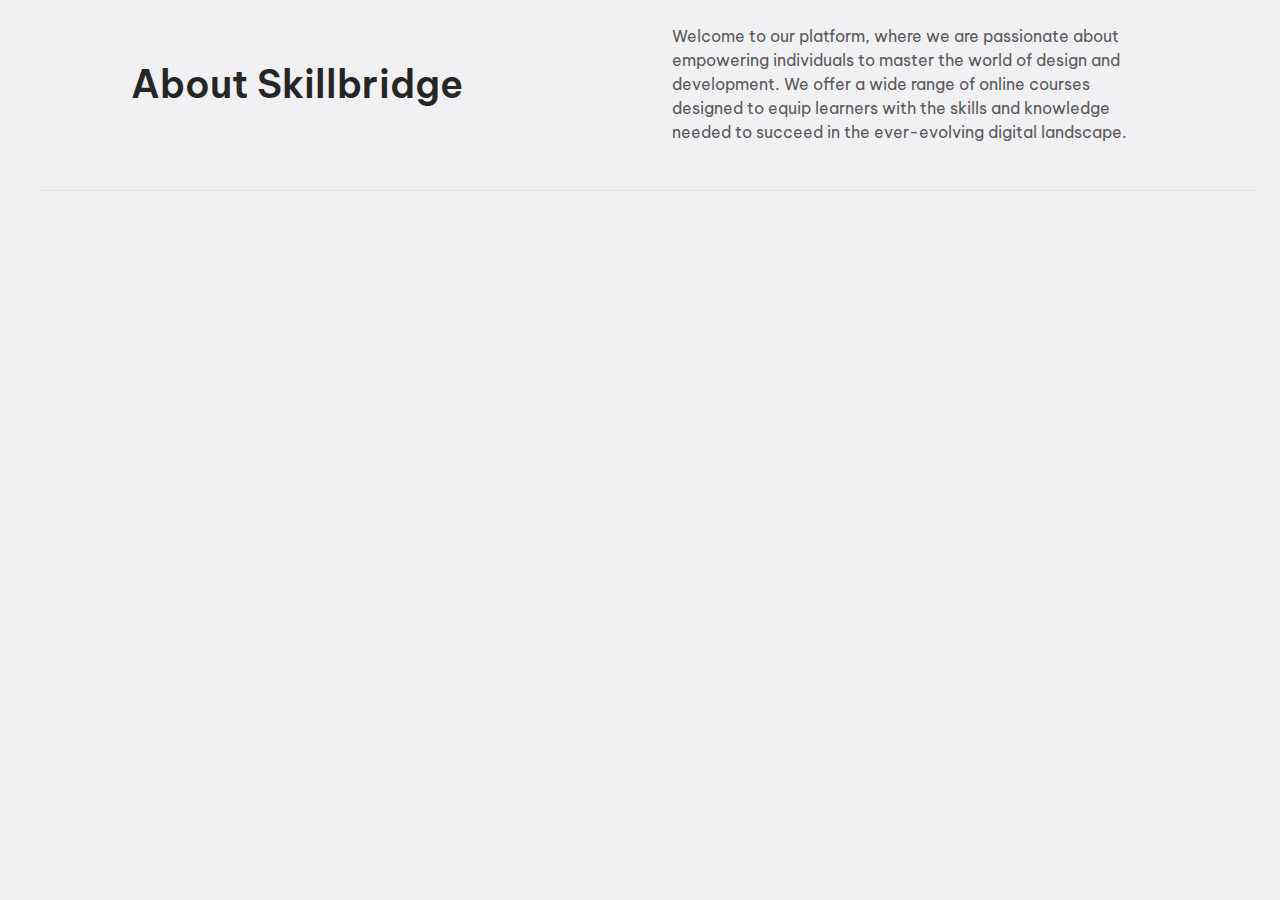
==== pages/about.html @ fa0dd77a "Added about.html page with basic HTML structure, CSS links, and hero section content." ====
<!DOCTYPE html>
<html lang="en">
<head>
    <!-- Google Font -->
    <link rel="preconnect" href="https://fonts.googleapis.com">
    <link rel="preconnect" href="https://fonts.gstatic.com" crossorigin>
    <link href="https://fonts.googleapis.com/css2?family=Be+Vietnam+Pro:wght@400;500;600;700&display=swap" rel="stylesheet">

    <!-- Boxicons Link -->
    <link href='https://unpkg.com/boxicons@2.1.4/css/boxicons.min.css' rel='stylesheet'>

    <!-- Font Awesome -->
    <link rel="stylesheet" href="https://cdnjs.cloudflare.com/ajax/libs/font-awesome/4.7.0/css/font-awesome.min.css">

   <link rel="stylesheet" href="../assets/styles/about.css">
   <meta charset="UTF-8">
   <meta name="viewport" content="width=device-width, initial-scale=1.0">
   <title>About | Skillbridge</title>
</head>
<body>
    
     <!-- Hero Section -->
     <section>
        <div class="hero-cont" style=" width: 95%; border-bottom: 1px solid #E4E4E7;">
            <div class="hero">
                <div class="hd-text">
                    <h2>About Skillbridge</h2>
                </div>
                <div class="sb-text">
                    <p>Welcome to our platform, where we are passionate about empowering individuals to master the world of design and development. We offer a wide range of online courses designed to equip learners with the skills and knowledge needed to succeed in the ever-evolving digital landscape.</p>
                </div>
           </div>
            </div> 
    </section>

</body>
</html>
---- assets/styles/about.css ----
* {
    font-family: "Be Vietnam Pro";
}

section {
    width: 100%;
    margin-bottom: 50px;
    display: flex;
    justify-content: center;
    align-items: center;
}

body {
    width: 100%;
    overflow-x: hidden;
    background-color: #F1F1F3;
}

/* Hero Section */
.hero-cont {
    display: flex;
    justify-content: center;
    align-items: center;
}

.hero {
    display: flex;
    justify-content: center;
    align-items: center;
    padding-bottom: 30px;
    gap: 3rem;
    width: 85%;
}

.hd-text,
.sb-text {
    width: 50%;
}

.hd-text h2 {
    font-size: 38px;
    font-weight: 600;
    line-height: 57px;
    letter-spacing: 0em;
    text-align: left;
    color: #262626;
}

.sb-text p {
    font-size: 16px;
    font-weight: 400;
    line-height: 24px;
    letter-spacing: 0em;
    text-align: left;
    color: #59595A;
}
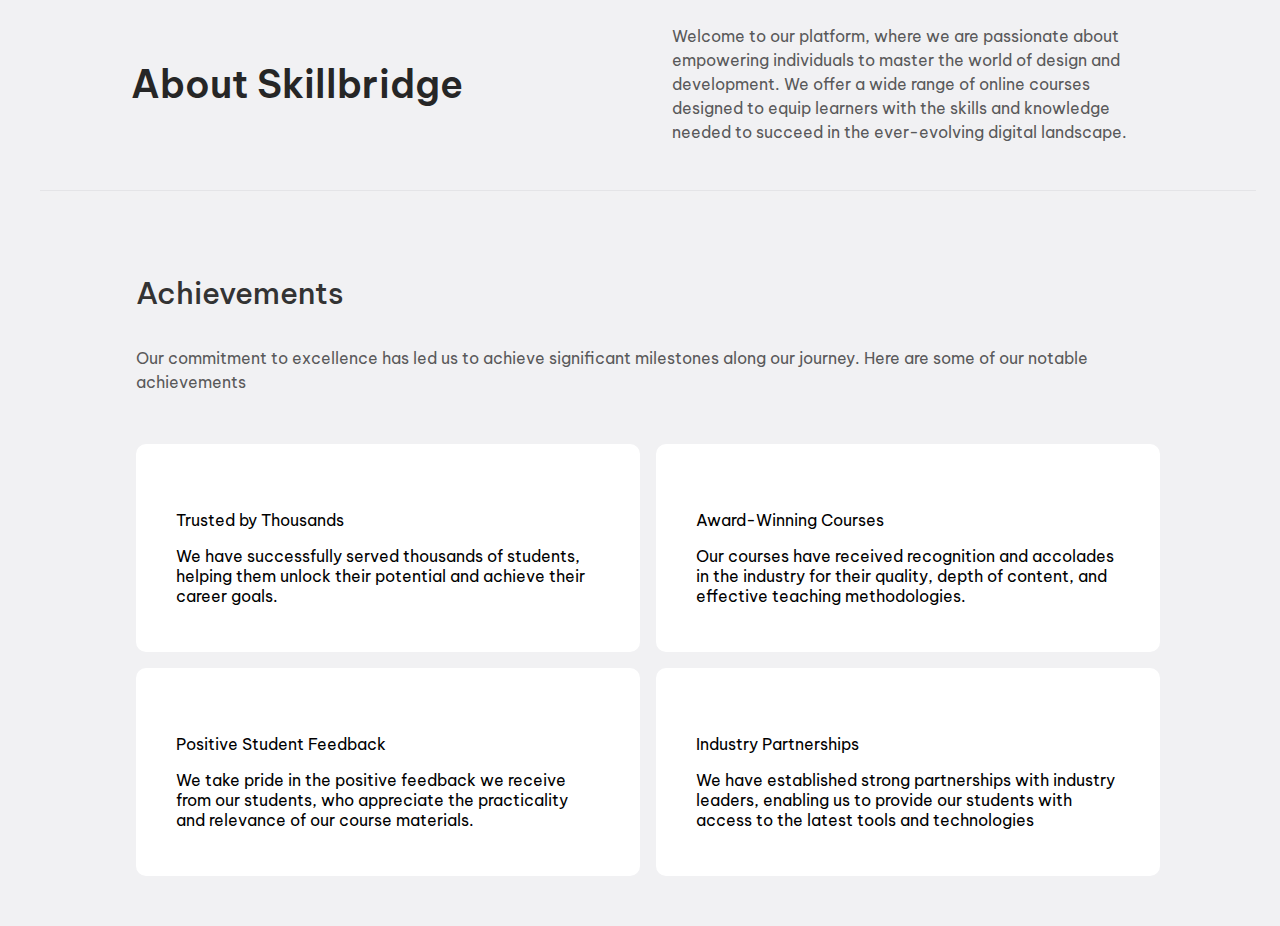
==== commit b1838f51: "Added new CSS styles for about page and updated HTML structure to include achievements section" ====
--- a/pages/about.html
+++ b/pages/about.html
@@ -33,5 +33,44 @@
             </div> 
     </section>
 
+     <!-- About Section -->
+     <section>
+        <div class="about">
+            <div class="top">
+                <h3>Achievements</h3>
+                <p>Our commitment to excellence has led us to achieve significant milestones along our journey. Here are some of our notable achievements</p>
+            </div>
+            <div class="bottom">
+                <div class="column">
+                    <div class="row">
+                        <div class="row1">
+                            <img src="../assets/images/crown.png" alt="">
+                            <p class="head">Trusted by Thousands</p>
+                            <p class="sub">We have successfully served thousands of students, helping them unlock their potential and achieve their career goals.</p>
+                        </div>
+                        <div class="row1">
+                            <img src="../assets/images/medal.fill.png" alt="">
+                            <p class="head">Award-Winning Courses</p>
+                            <p class="sub">Our courses have received recognition and accolades in the industry for their quality, depth of content, and effective teaching methodologies.</p>
+                        </div>
+                    </div>
+                    <div class="row">
+                        <div class="row1">
+                            <img src="../assets/images/feedback.png" alt="">
+                            <p class="head">Positive Student Feedback</p>
+                            <p class="sub">We take pride in the positive feedback we receive from our students, who appreciate the practicality and relevance of our course materials.</p>
+                        </div>
+                        <div class="row1">
+                            <img src="../assets/images/thunder.png" alt="">
+                            <p class="head">Industry Partnerships</p>
+                            <p class="sub">We have established strong partnerships with industry leaders, enabling us to provide our students with access to the latest tools and technologies</p>
+                        </div>
+                    </div>
+                </div>
+            </div>
+        </div>
+    </section>
+
+
 </body>
 </html>--- a/assets/styles/about.css
+++ b/assets/styles/about.css
@@ -53,4 +53,54 @@
     letter-spacing: 0em;
     text-align: left;
     color: #59595A;
+}
+/* Body */
+.about {
+    width: 80%;
+}
+
+.about .top {
+    justify-content: flex-start;
+    width: 100%;
+    margin-bottom: 50px;
+}
+
+.about .top h3 {
+    font-size: 30px;
+    font-weight: 500;
+    line-height: 45px;
+    letter-spacing: 0em;
+    text-align: left;
+    color: #333333;
+}
+
+.about .top p {
+    font-size: 16px;
+    font-weight: 400;
+    line-height: 24px;
+    letter-spacing: 0em;
+    text-align: left;
+    color: #59595A;
+}
+
+.about .bottom {
+    width: 100%;
+}
+
+.about .bottom .column {
+    display: flex;
+    flex-direction: column;
+    gap: 1rem;
+}
+
+.about .bottom .column .row {
+    display: flex;
+    gap: 1rem;
+}
+
+.about .bottom .column .row .row1 {
+    background-color: white;
+    padding: 30px 40px;
+    border-radius: 10px;
+    width: 50%;
 }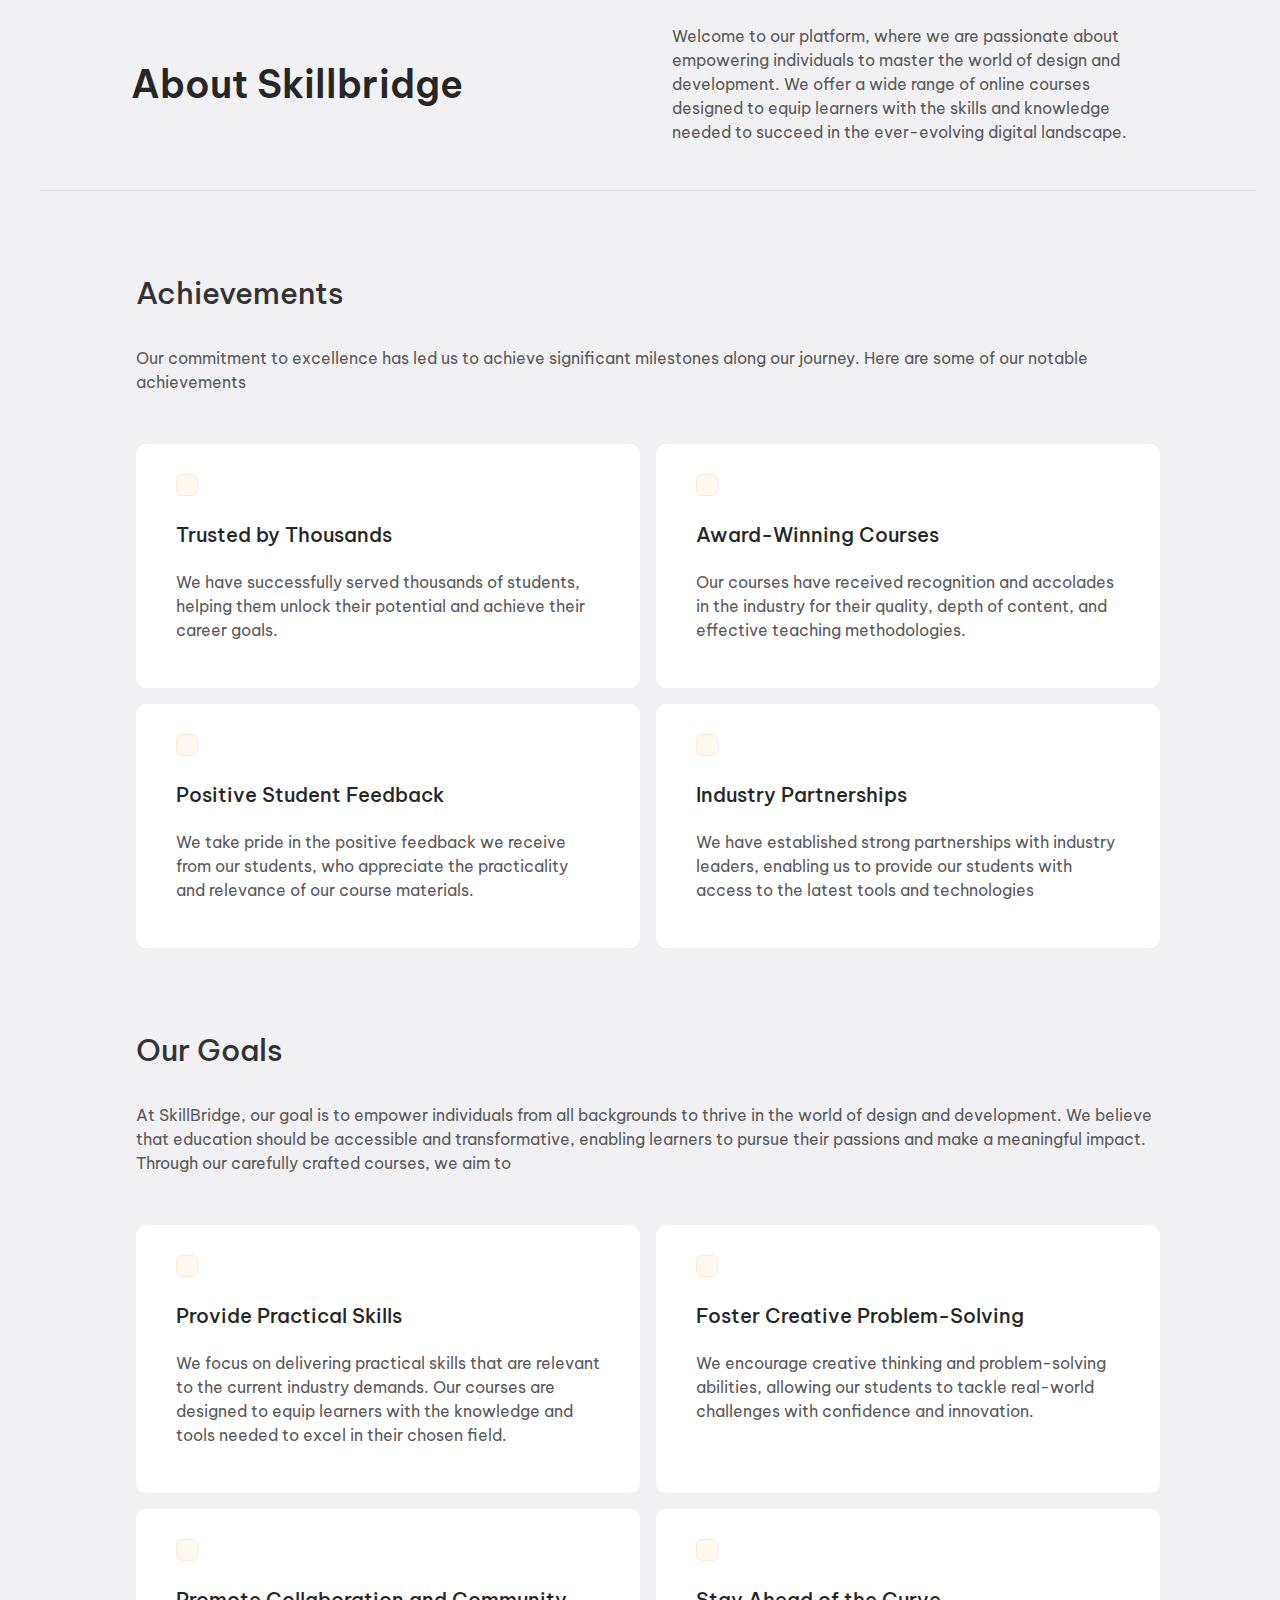
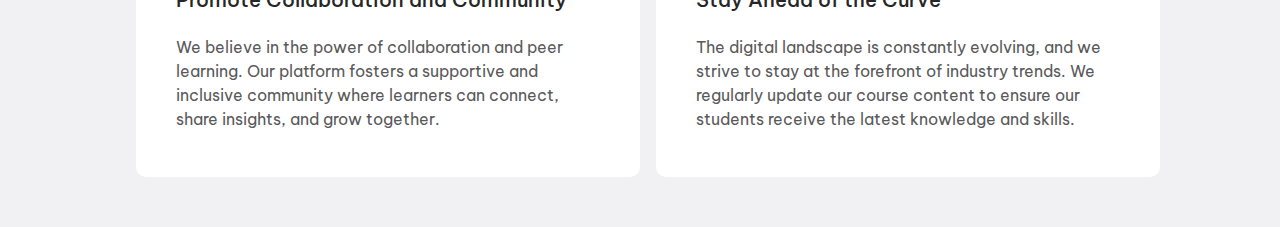
==== commit 6750e279: "Added new Goal Section to About page with styles and HTML structure" ====
--- a/pages/about.html
+++ b/pages/about.html
@@ -71,6 +71,45 @@
         </div>
     </section>
 
+      <!-- Goal Section -->
+      <section>
+        <div class="about goal">
+            <div class="top">
+                <h3>Our Goals</h3>
+                <p>At SkillBridge, our goal is to empower individuals from all backgrounds to thrive in the world of design and development. We believe that education should be accessible and transformative, enabling learners to pursue their passions and make a meaningful impact.
+                    Through our carefully crafted courses, we aim to</p>
+            </div>
+            <div class="bottom">
+                <div class="column">
+                    <div class="row">
+                        <div class="row1">
+                            <img src="../assets/images/provide.png" alt="">
+                            <p class="head">Provide Practical Skills</p>
+                            <p class="sub">We focus on delivering practical skills that are relevant to the current industry demands. Our courses are designed to equip learners with the knowledge and tools needed to excel in their chosen field.</p>
+                        </div>
+                        <div class="row1">
+                            <img src="../assets/images/foster.png" alt="">
+                            <p class="head">Foster Creative Problem-Solving</p>
+                            <p class="sub">We encourage creative thinking and problem-solving abilities, allowing our students to tackle real-world challenges with confidence and innovation.</p>
+                        </div>
+                    </div>
+                    <div class="row">
+                        <div class="row1">
+                            <img src="../assets/images/promote.png" alt="">
+                            <p class="head">Promote Collaboration and Community</p>
+                            <p class="sub">We believe in the power of collaboration and peer learning. Our platform fosters a supportive and inclusive community where learners can connect, share insights, and grow together.</p>
+                        </div>
+                        <div class="row1">
+                            <img src="../assets/images/ahead.png" alt="">
+                            <p class="head">Stay Ahead of the Curve</p>
+                            <p class="sub">The digital landscape is constantly evolving, and we strive to stay at the forefront of industry trends. We regularly update our course content to ensure our students receive the latest knowledge and skills.</p>
+                        </div>
+                    </div>
+                </div>
+            </div>
+        </div>
+    </section>
+
 
 </body>
 </html>--- a/assets/styles/about.css
+++ b/assets/styles/about.css
@@ -103,4 +103,28 @@
     padding: 30px 40px;
     border-radius: 10px;
     width: 50%;
+}
+.row1 img {
+    background-color: #FFF9F0;
+    padding: 10px;
+    border-radius: 6px;
+    border: 1px solid #FFEACC;
+}
+
+.about .bottom .column .row .row1 .head {
+    font-size: 20px;
+    font-weight: 500;
+    line-height: 30px;
+    letter-spacing: 0em;
+    text-align: left;
+    color: #262626;
+}
+
+.about .bottom .column .row .row1 .sub {
+    font-size: 16px;
+    font-weight: 400;
+    line-height: 24px;
+    letter-spacing: 0em;
+    text-align: left;
+    color: #59595A;
 }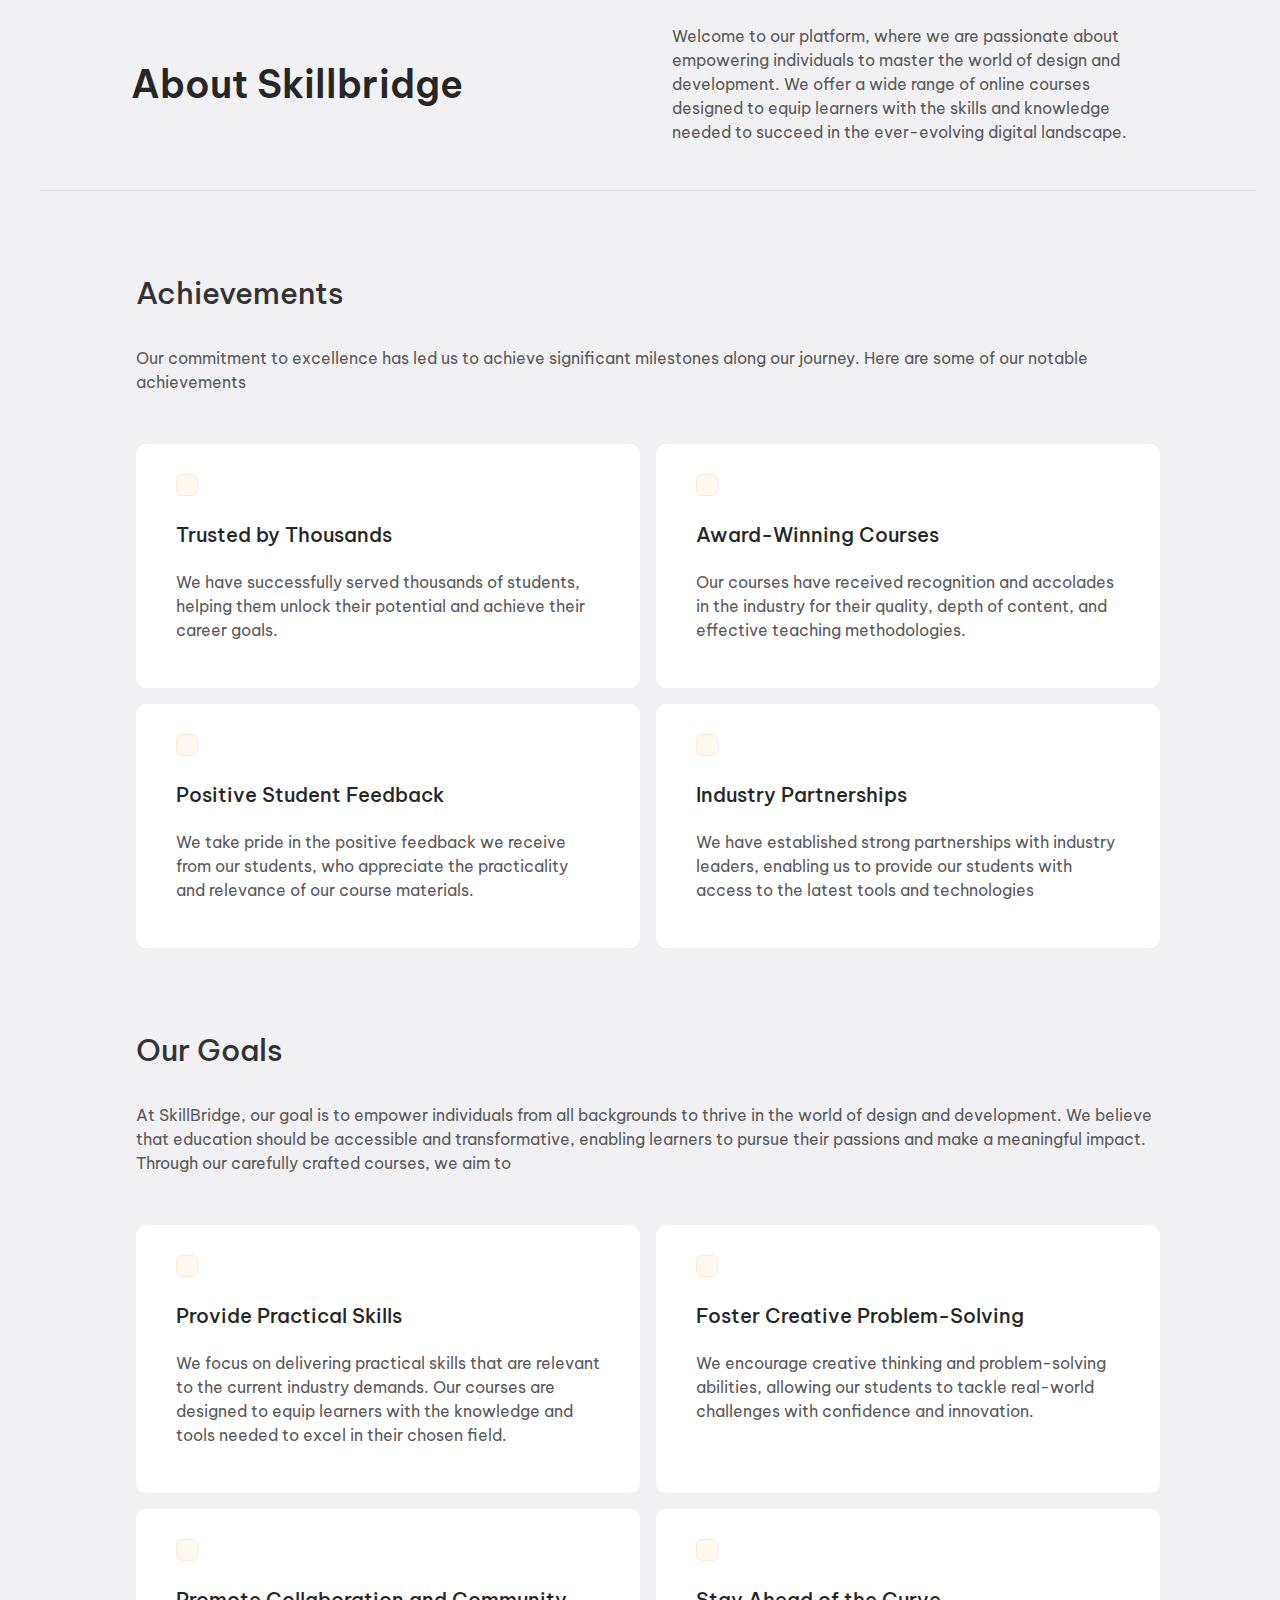
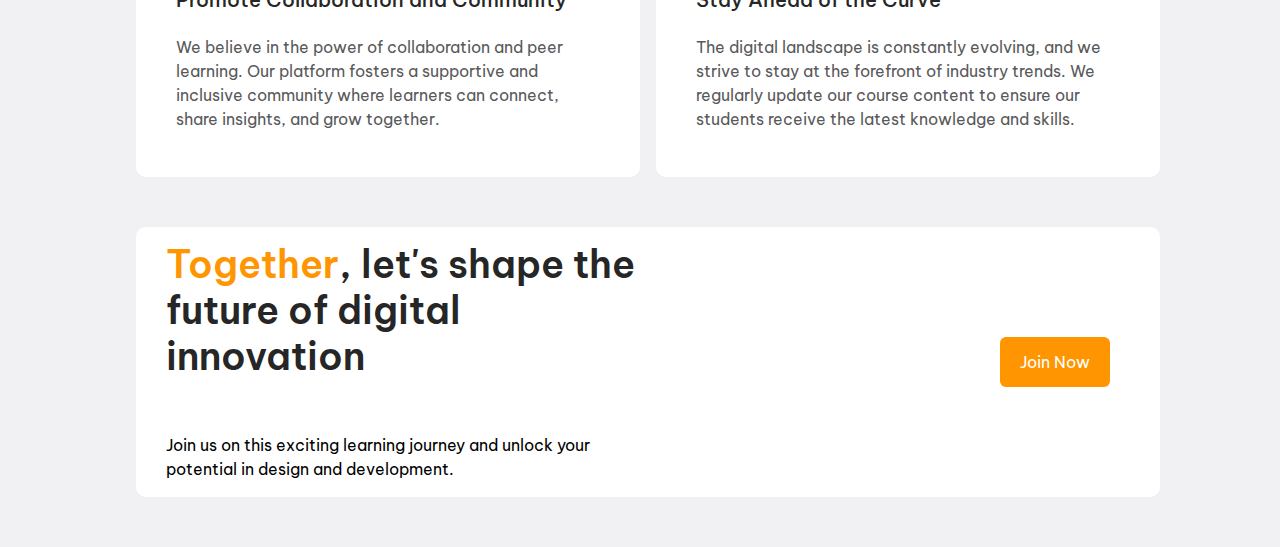
==== commit a484079a: "Added CTA section and styles to about page" ====
--- a/pages/about.html
+++ b/pages/about.html
@@ -110,6 +110,22 @@
         </div>
     </section>
 
+      <!-- CTA Section -->
+      <section>
+        <div class="cta">
+            <div class="txt">
+                <h3><span>Together</span>, let's shape the future of digital innovation</h3>
+            <p>Join us on this exciting learning journey and unlock your potential in design and development.</p>
+            </div>
+            <div class="img">
+                <img src="../assets/images/cta-img.png" alt="">
+            </div>
+            <div class="btn">
+                <a href="#">Join Now</a>
+            </div>
+        </div>
+    </section>
+
 
 </body>
 </html>--- a/assets/styles/about.css
+++ b/assets/styles/about.css
@@ -127,4 +127,69 @@
     letter-spacing: 0em;
     text-align: left;
     color: #59595A;
-}+}
+
+/* CTA Section */
+.cta {
+    display: flex;
+    height: 270px;
+    justify-content: center;
+    width: 80%;
+    background-color: white;
+    border-radius: 10px;
+}
+
+.cta .txt {
+    display: flex;
+    flex-direction: column;
+    align-items: flex-start;
+    justify-content: center;
+    padding-bottom: 25px;
+    width: 50%;
+    padding-left: 30px;
+}
+
+.cta .txt h3 {
+    font-size: 38px;
+    font-weight: 600;
+    line-height: 46px;
+    letter-spacing: 0em;
+    text-align: left;
+    color: #262626;
+}
+
+.cta .txt h3 span {
+    color: #FF9500;
+}
+
+.cta .txt p {
+    font-size: 16px;
+    font-weight: 400;
+    line-height: 24px;
+    letter-spacing: 0em;
+    text-align: left;
+}
+
+.cta .img {
+    width: 30%;
+    padding: 0px;
+}
+
+.cta .btn {
+    display: flex;
+    justify-content: flex-end;
+    padding-right: 50px;
+    align-items: center;
+    text-align: left;
+    width: 20%;
+}
+
+.cta .btn a {
+    text-decoration: none;
+    color: #FFFFFF;
+    background-color: #FF9500;
+    padding: 15px 20px;
+    border-radius: 6px;
+}
+
+
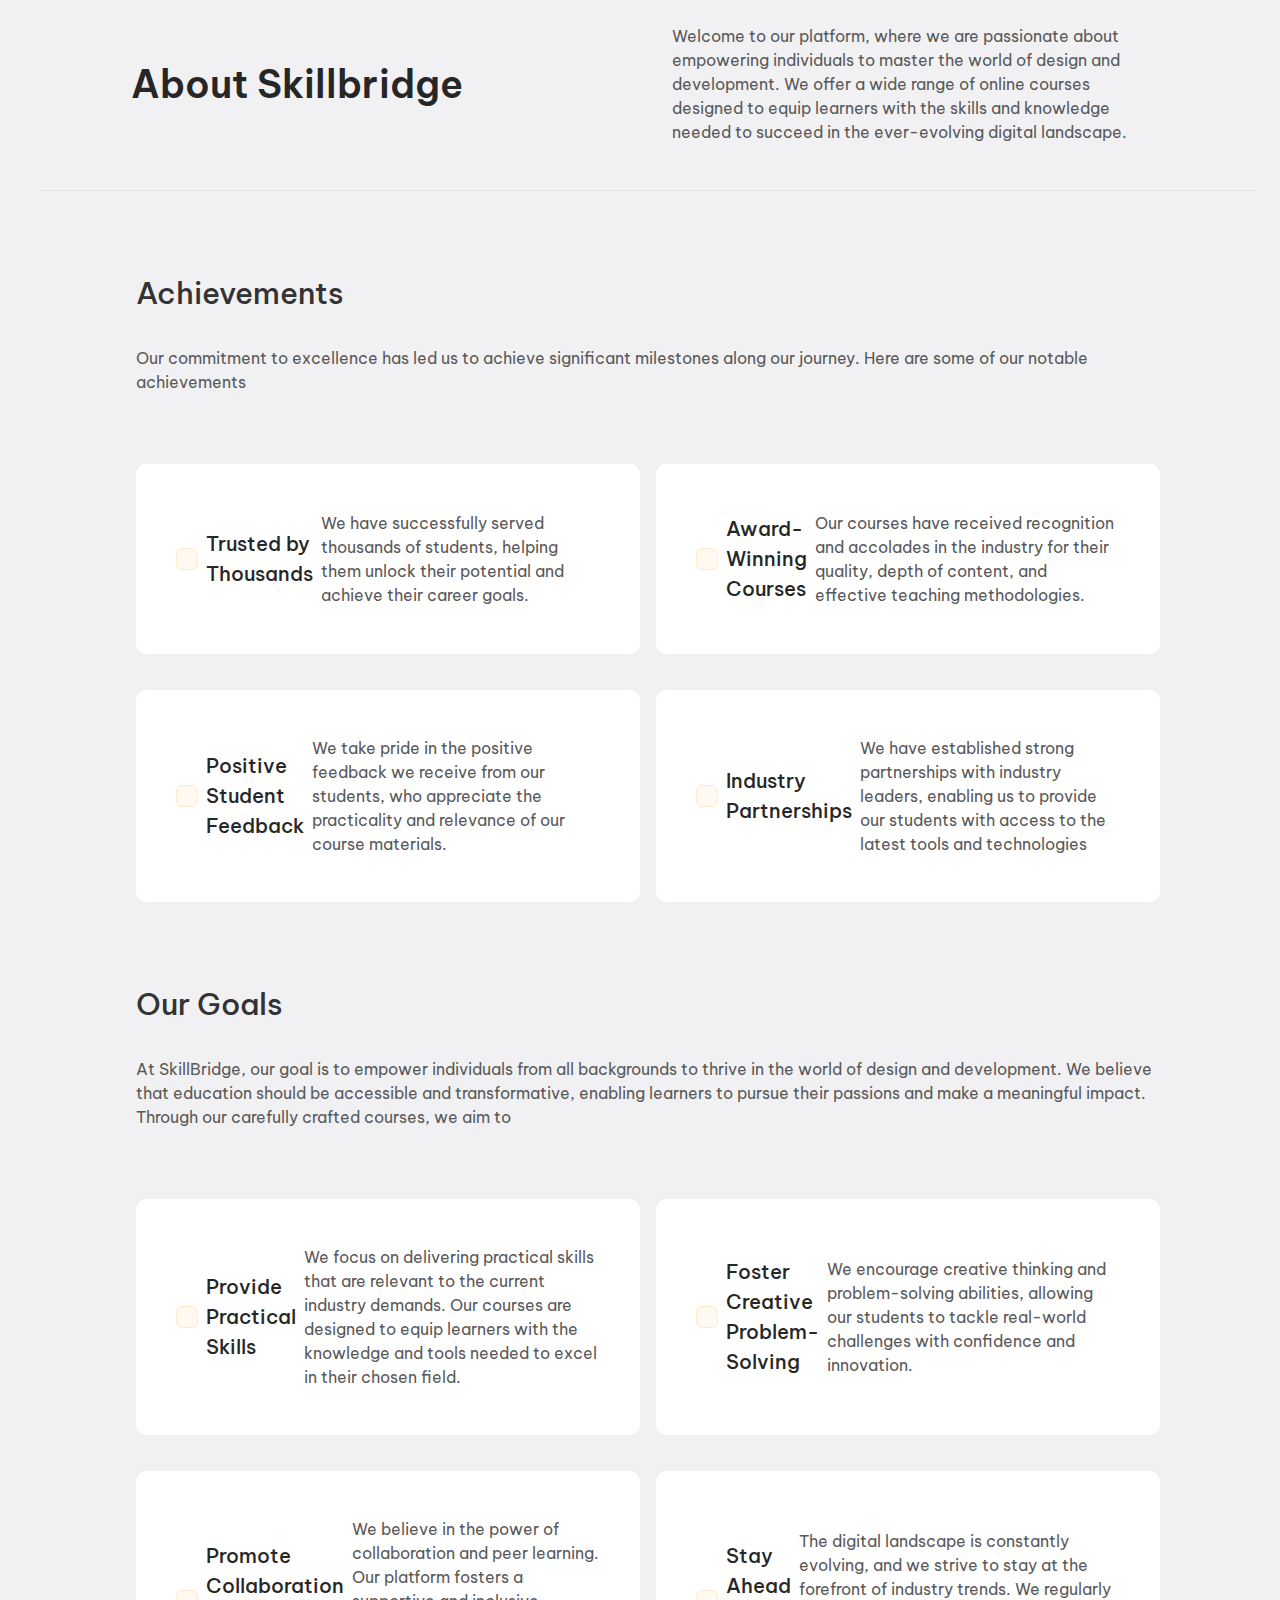
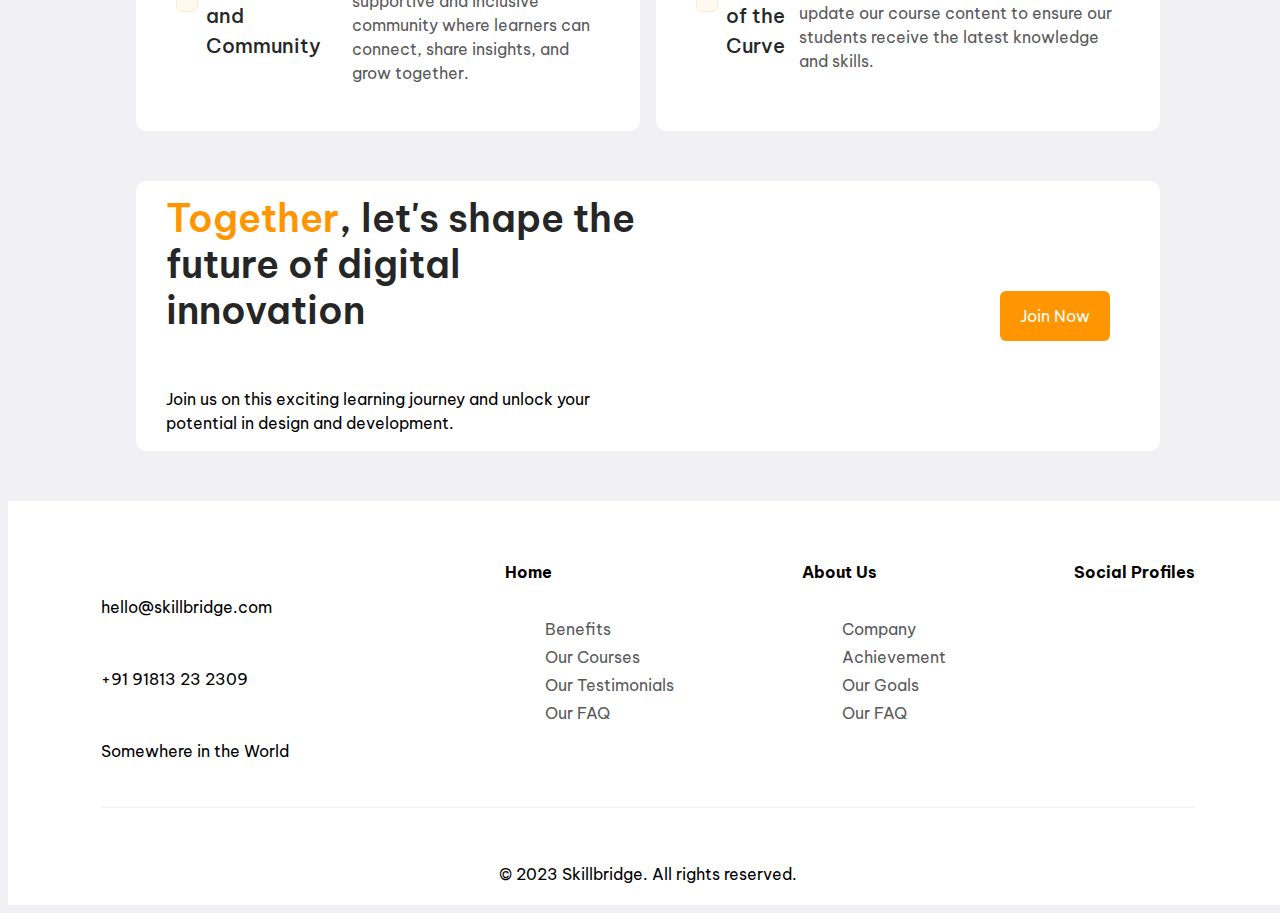
==== commit 9660e1ad: "Added footer section to about page with CSS styles and HTML structure" ====
--- a/pages/about.html
+++ b/pages/about.html
@@ -126,6 +126,65 @@
         </div>
     </section>
 
+      <!-- Footer Section -->
+      <section style="background: white; width: 100%; margin: 0;">
+        <div class="footer-cont">
+         <div class="footer">
+             <div class="line1">
+                 <img src="../assets/images/Logo.png" alt="">
+                 <div class="rol1">
+                     <img src="../assets/images/mail.png" alt="">
+                     <p>hello@skillbridge.com</p>
+
+                 </div>
+                 <div class="rol1">
+                     <img src="../assets/images/phone.png" alt="">
+                     <p>+91 91813 23 2309</p>
+
+                 </div>
+                 <div class="rol1">
+                     <img src="../assets/images/location.png" alt="">
+                     <p>Somewhere in the World</p>
+                    
+                 </div>
+             </div>
+             <div class="more">
+                 <div class="line2">
+                     <h4 style="padding-bottom: 15px;">Home</h4>
+                     <ul>
+                         <li><a href="">Benefits</a></li>
+                         <li><a href="courses.html">Our Courses</a></li>
+                         <li><a href="">Our Testimonials</a></li>
+                         <li><a href="">Our FAQ</a></li>
+                     </ul>
+                 </div>
+                 <div class="line2">
+             <h4 style="padding-bottom: 15px;">About Us</h4>
+             <ul>
+                 <li><a href="">Company</a></li>
+                 <li><a href="">Achievement</a></li>
+                 <li><a href="">Our Goals</a></li>
+                 <li><a href="">Our FAQ</a></li>
+             </ul>          
+                 </div>
+                 <div class="line3">
+                     <h4 style="padding-bottom: 15px;">Social Profiles</h4>
+                     <ul>
+                         <li><a href=""><img src="../assets/images/facebook.png" alt=""></a></li>
+                         <li><a href=""><img src="../assets/images/twitter.png" alt=""></a></li>
+                         <li><a href=""><img src="../assets/images/linked.png" alt=""></a></li>
+                     </ul>
+                 </div>
+                
+             </div>
+             
+            </div>
+            <div class="copy">
+             <p>© 2023 Skillbridge. All rights reserved.</p>
+         </div>
+        </div>
+     </section>
+
 
 </body>
 </html>--- a/assets/styles/about.css
+++ b/assets/styles/about.css
@@ -192,4 +192,72 @@
     border-radius: 6px;
 }
 
-
+/* Footer Section */
+.footer-cont {
+    width: 95%;
+    display: flex;
+    justify-content: center;
+    align-items: center;
+    flex-direction: column;
+}
+
+.footer {
+    width: 90%;
+    padding-top: 40px;
+    display: flex;
+    justify-content: space-between;
+    margin-bottom: 30px;
+}
+
+.more {
+    display: flex;
+    gap: 8rem;
+}
+
+.row1 {
+    display: flex;
+    margin-top: 20px;
+    gap: 0.5rem;
+    align-items: center;
+}
+
+.row1 p {
+    color: #262626;
+    font-weight: 400;
+    font-size: 16px;
+}
+
+.line2 ul {
+    list-style: none;
+    display: flex;
+    flex-direction: column;
+    gap: 0.5rem;
+}
+
+.line2 ul li a {
+    text-decoration: none;
+    color: #59595A;
+    font-weight: 400;
+    font-size: 16px;
+}
+
+.line3 ul li a {
+    text-decoration: none;
+    color: #59595A;
+}
+
+.line3 ul {
+    list-style: none;
+    display: flex;
+    gap: 0.5rem;
+}
+
+.copy {
+    width: 90%;
+    border-top: 1px solid #F1F1F3;
+    display: flex;
+    justify-content: center;
+    align-items: center;
+    padding-top: 40px;
+    padding-bottom: 5px;
+}
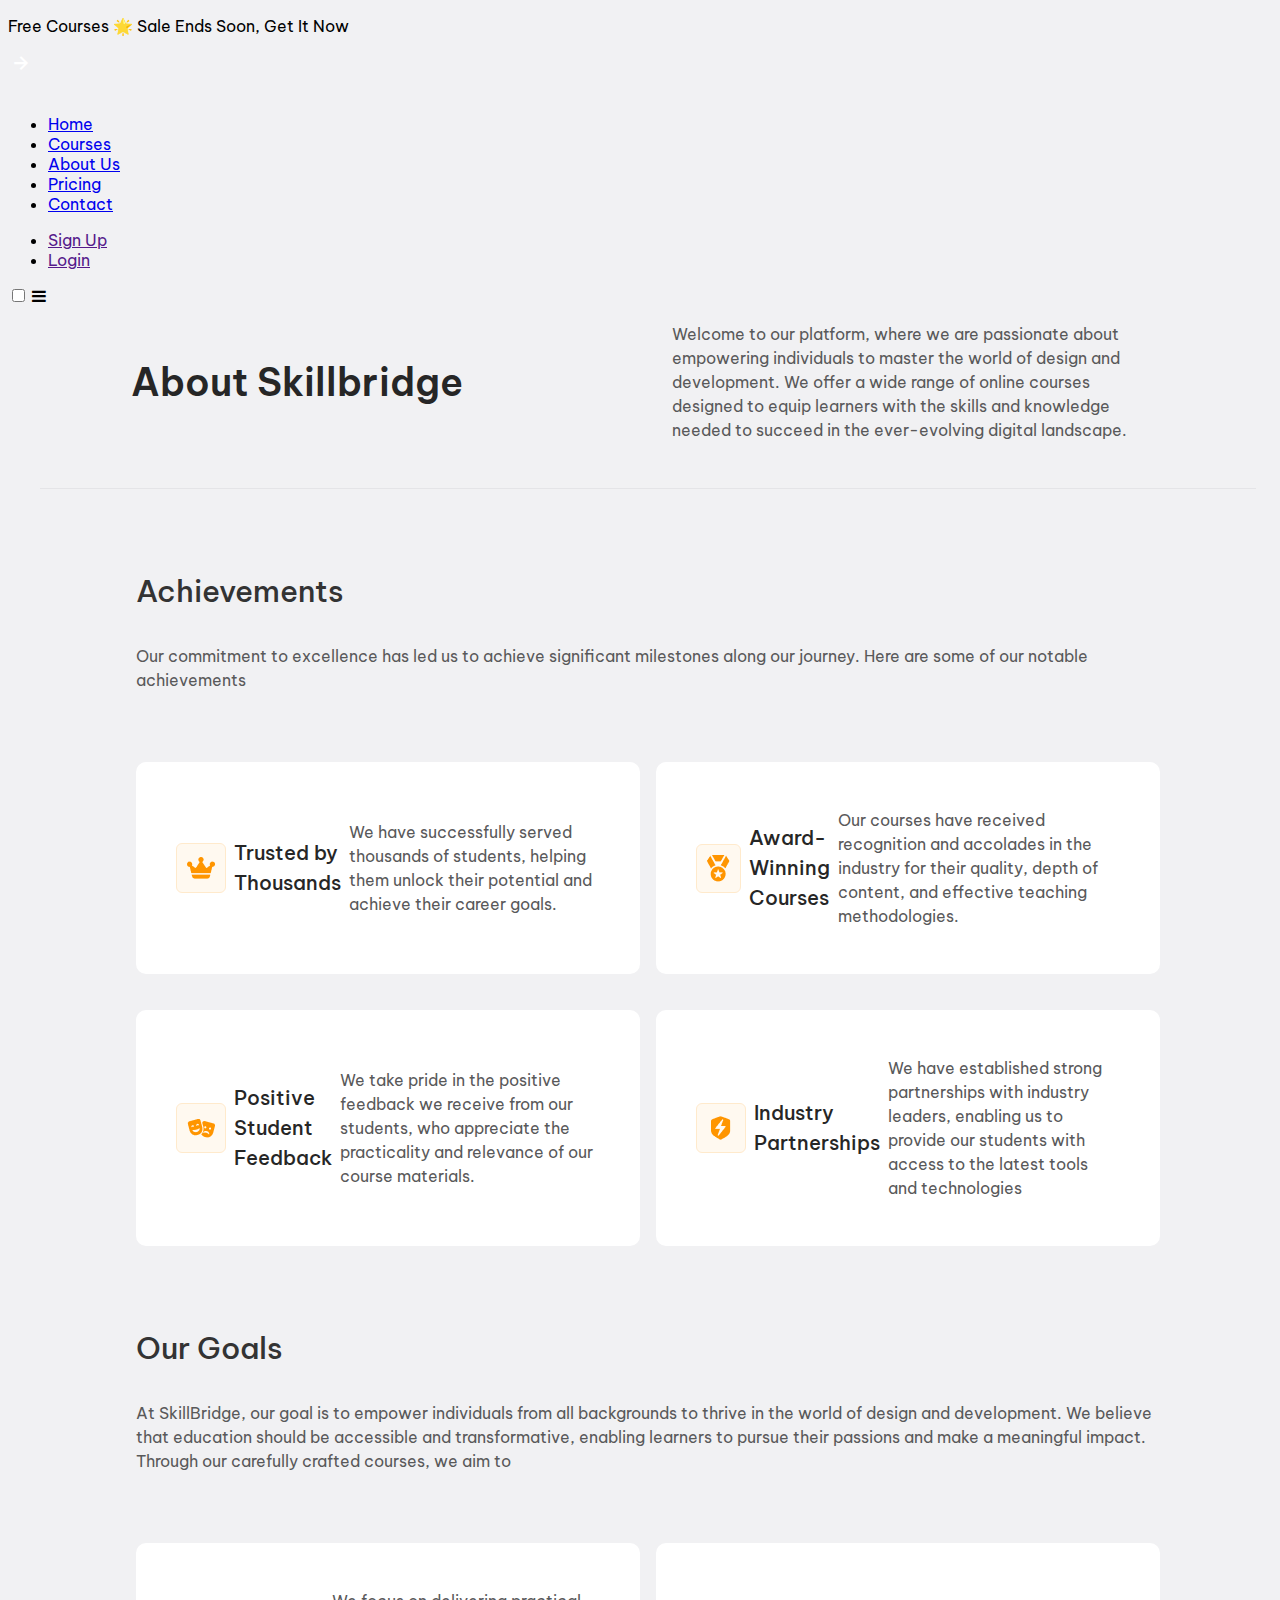
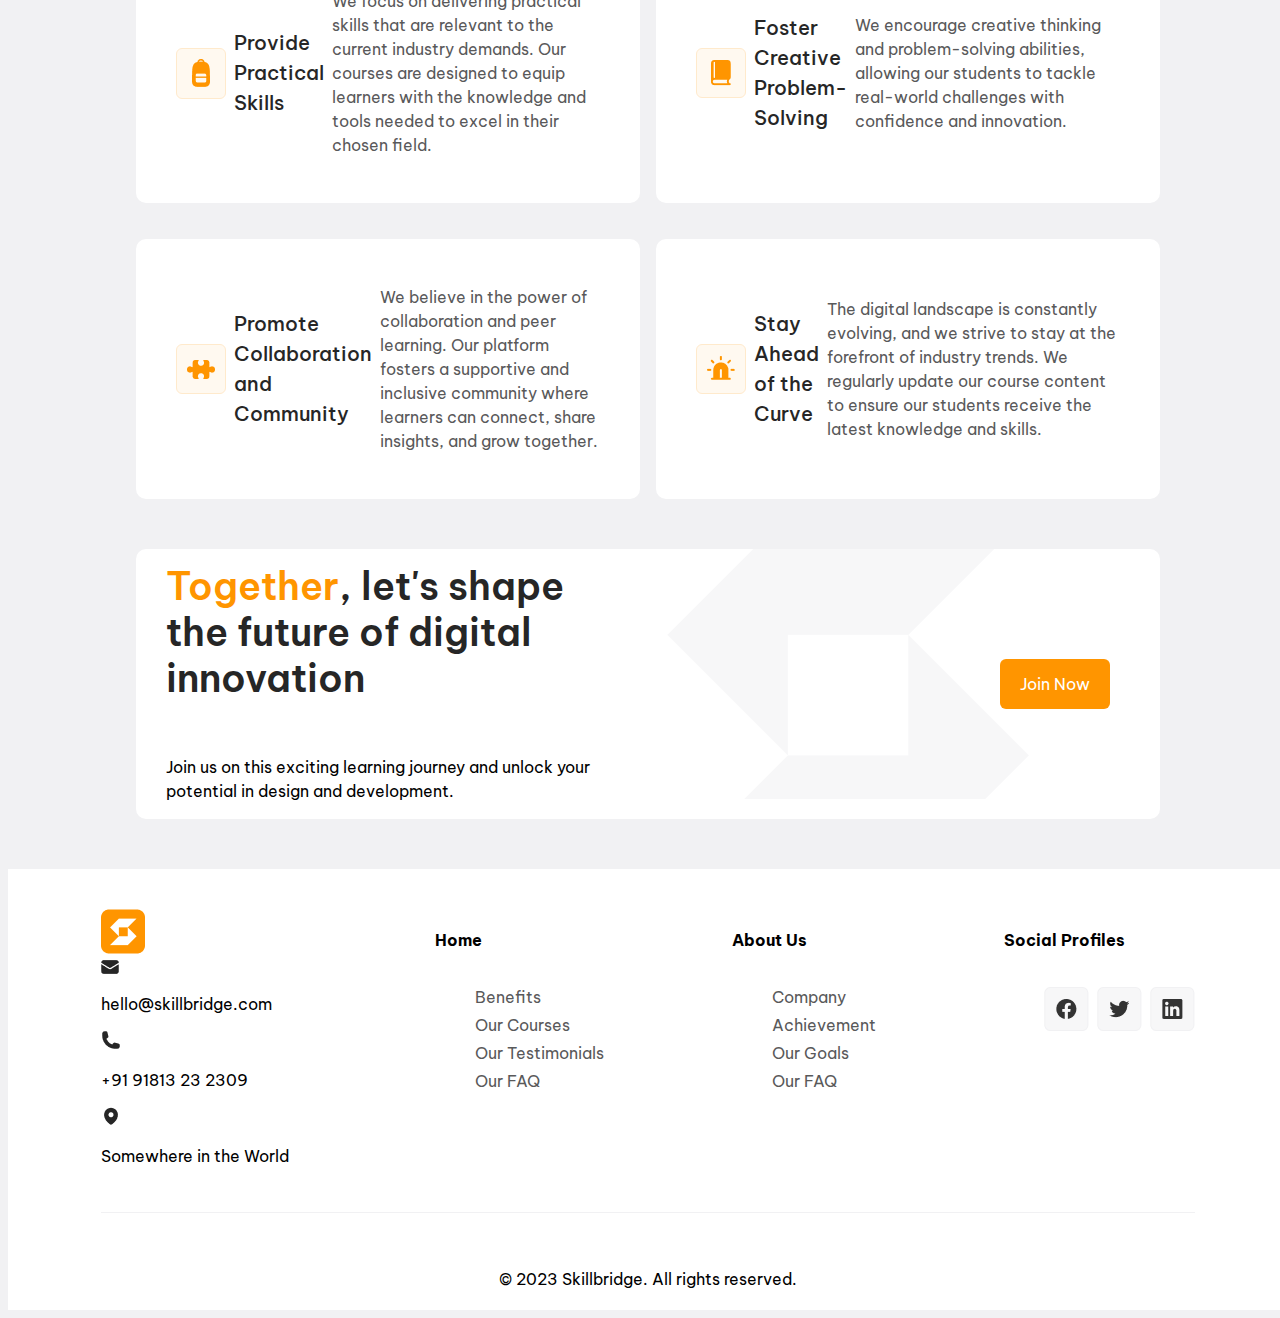
==== commit 7f10c78f: "Updated navigation links and added header section to multiple HTML files" ====
--- a/pages/about.html
+++ b/pages/about.html
@@ -18,6 +18,49 @@
    <title>About | Skillbridge</title>
 </head>
 <body>
+
+    <!-- 
+        header
+    -->
+    <header>
+        <div class="advert">
+            <p>
+            Free Courses 🌟 Sale Ends Soon, Get It Now
+            </p>
+            <a href="" style="text-decoration: none; color: white;"><i class='bx bx-right-arrow-alt bx-sm ad-arrow'></i></a>
+        </div>
+        <nav>
+            <div class="cont">
+                <div class="left">
+                   
+                    <div class="logo">
+                        <img src="./assets/images/Logo.png" alt="">
+                    </div>
+                    <div class="links">
+                        <ul>
+                            <li><a href="../index.html" class="live">Home</a></li>
+                            <li><a href="courses.html">Courses</a></li>
+                            <li><a href="about.html">About Us</a></li>
+                            <li><a href="#">Pricing</a></li>
+                            <li><a href="contact.html">Contact</a></li>
+                        </ul>
+                    </div>
+                </div>
+              <div class="right">
+                <ul style="margin-right: 20px;">
+                    <li><a href="">Sign Up</a></li>
+                    <li><a href="" class="btn">Login</a></li>
+                </ul>
+                <input type="checkbox" name="" id="check">
+                <label for="check" class="checkbtn">
+                    <i class="fa fa-bars"></i>
+                </label>
+                
+              </div>
+              
+            </div>
+        </nav>
+    </header>
     
      <!-- Hero Section -->
      <section>
--- a/assets/styles/about.css
+++ b/assets/styles/about.css
@@ -261,3 +261,68 @@
     padding-top: 40px;
     padding-bottom: 5px;
 }
+
+@media screen and (max-width: 430px) {
+    .hero-cont .hero {
+        display: flex;
+        flex-direction: column;
+        gap: 1px; 
+    }
+    .hd-text,
+    .sb-text {
+        width: 100%;
+    }
+    .hd-text h2 {
+        font-size: 28px;
+        line-height: 42px;
+    }
+    .sb-text p {
+        font-size: 14px;
+        line-height: 21px;
+    }
+    .about .top h3 {
+        font-size: 24px;
+        line-height: 36px;
+    }
+    .about .top p {
+        font-size: 14px;
+        line-height: 21px;
+    }
+    .about .bottom {
+        width: 90%;
+        display: flex;
+        flex-direction: column;
+        align-items: center;
+    }
+    .column{
+        display: flex;
+        flex-direction: column;
+        align-items: center;
+    }
+    .about .bottom .column .row {
+        flex-direction: column;
+        align-items: center;
+        justify-content: center;
+    }
+    .about .bottom .column .row .row1 {
+        width: 90%;
+        flex-direction: column;
+        align-items: flex-start;
+        padding: 20px 30px;
+    }
+    .column .row .row1 .head {
+        font-size: 18px;
+    }
+    .column .row .row1 .sub {
+        font-size: 14px;
+    }
+    .footer {
+        flex-direction: column;
+    }
+
+    .more {
+        flex-wrap: wrap;
+        gap: 4rem;
+        margin-top: 40px;
+    }
+}